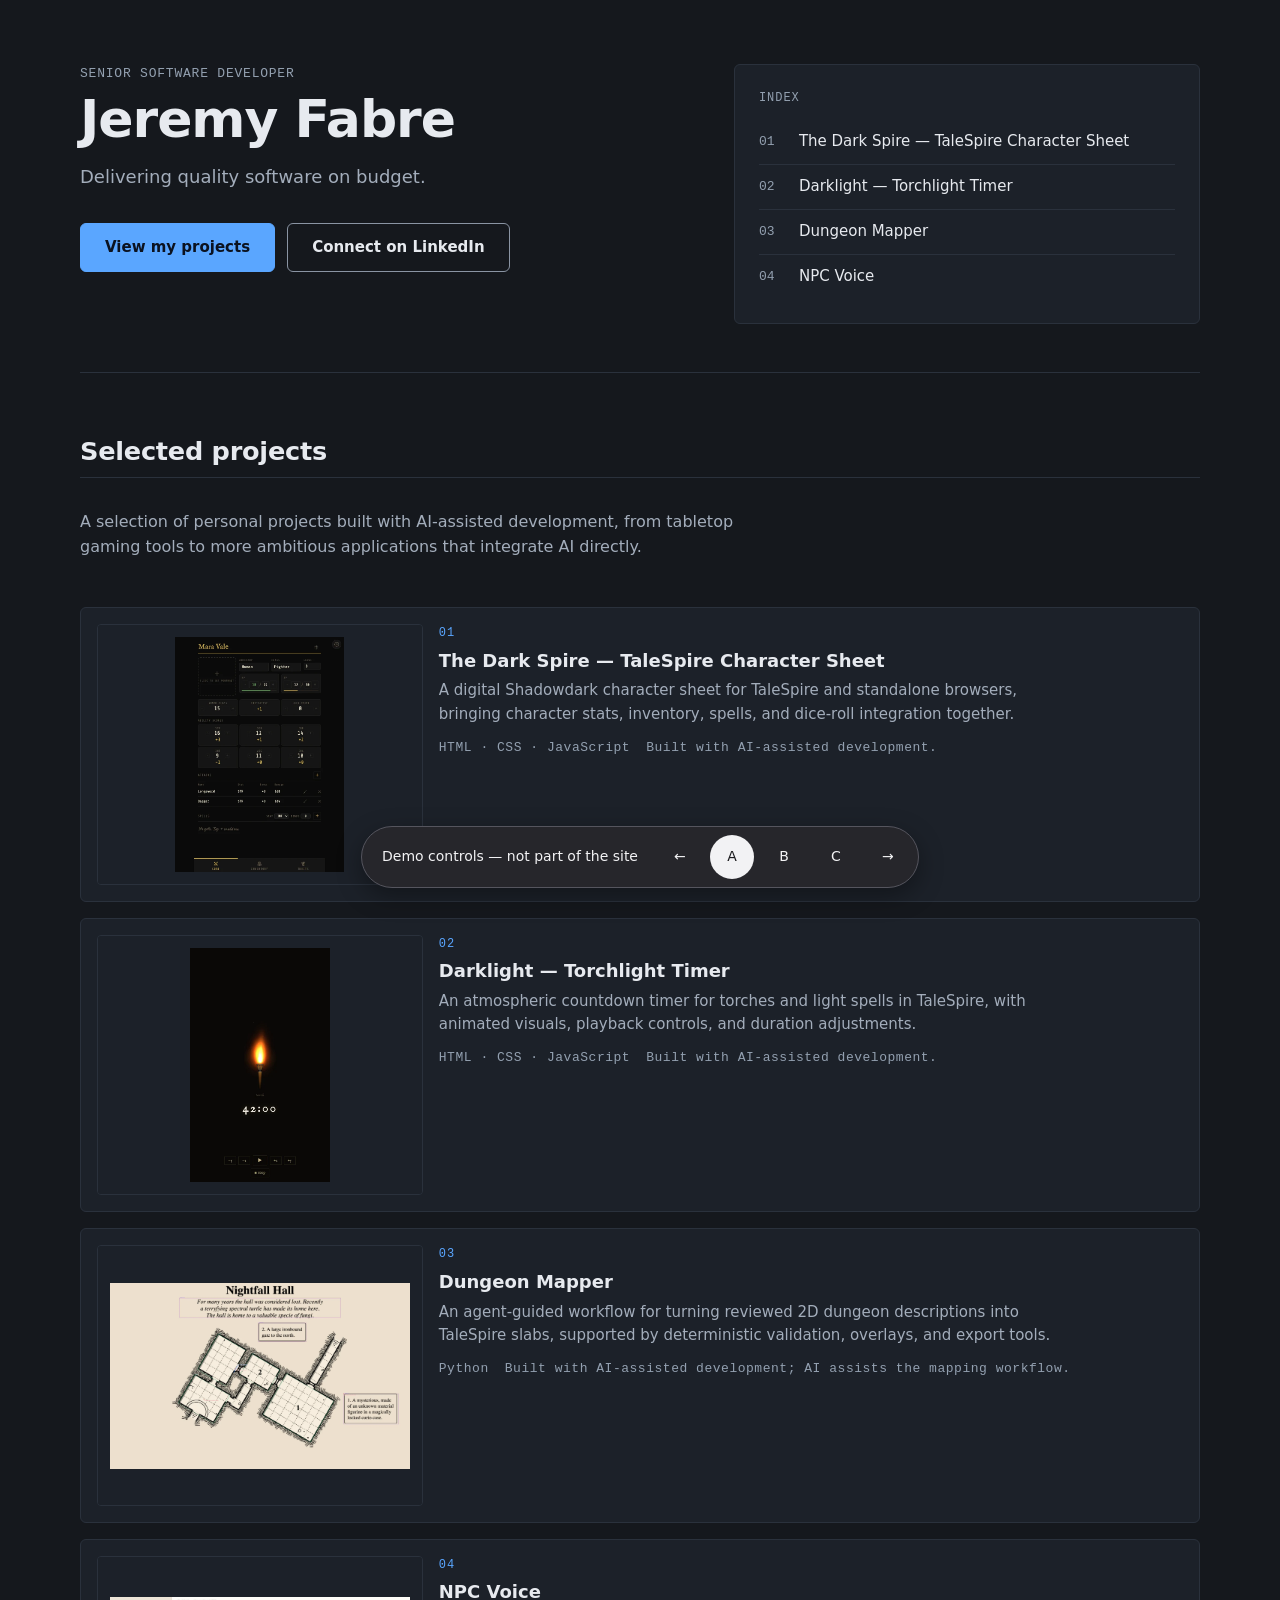
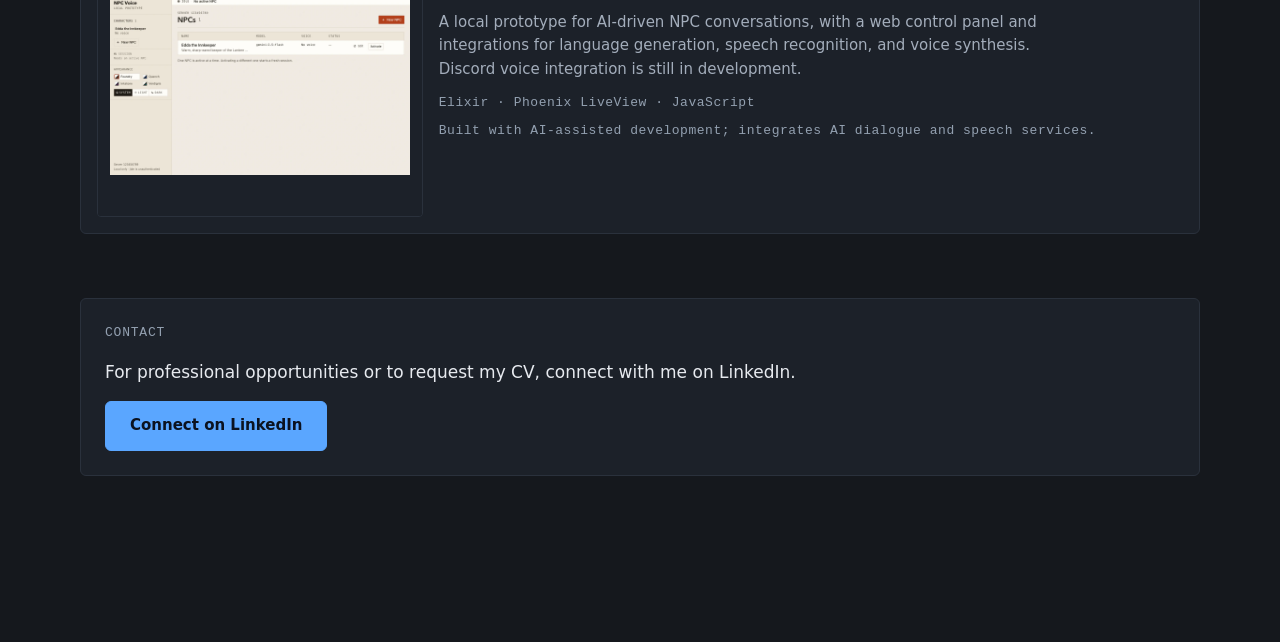
==== demo/index.html @ d6aee858 "feat(demo): add accessible design comparison" ====
<!doctype html>
<html lang="en">
<head>
  <meta charset="utf-8">
  <meta name="viewport" content="width=device-width, initial-scale=1">
  <meta name="robots" content="noindex, nofollow">
  <meta name="color-scheme" content="dark light">
  <title>Jeremy Fabre — portfolio design comparison (local demo)</title>
  <link rel="stylesheet" href="styles/base.css">
  <link rel="stylesheet" href="styles/a.css">
  <link rel="stylesheet" href="styles/b.css">
  <link rel="stylesheet" href="styles/c.css">
  <style>
    /* Integration-only rules: the fixed demo switcher and the space it reserves.
       Visual identity stays in styles/{a,b,c}.css; the pill itself is styled by
       .demo-controls in styles/base.css §6. Not part of any site. */
    :root { --switcher-space: 0px; }
    body.has-switcher { --switcher-space: 6rem; } /* CSS fallback; switcher.js sets the measured height inline on body */
    .demo-switcher {
      /* Sticky rather than fixed: it pins to the viewport bottom while scrolling, but at
         the end of the document it settles into the space the canvas reserves for it,
         so full-page captures and the final scroll position never show it over content. */
      position: sticky;
      bottom: 0;
      margin-top: calc(-1 * var(--switcher-space));
      z-index: 10;
      display: flex;
      justify-content: center;
      padding: var(--space-3) var(--space-3) calc(var(--space-3) + env(safe-area-inset-bottom, 0px));
      pointer-events: none;
    }
    .demo-switcher .demo-controls { pointer-events: auto; max-width: 100%; justify-content: center; }
    .demo-switcher .dc-label { white-space: normal; text-align: center; }
    .demo-switcher .dc-row { display: inline-flex; align-items: center; gap: var(--space-2); }
    /* Reserve the pill's height (plus its padding) inside the variant canvas so the
       contact block and footer are never covered; the spacer inherits the canvas background. */
    #site > .v-canvas::after { content: ""; display: block; height: var(--switcher-space); }
    /* Live region stays in the document flow for assistive tech only. */
    .demo-status { position: absolute; width: 1px; height: 1px; overflow: hidden; clip: rect(0 0 0 0); white-space: nowrap; margin: -1px; }
  </style>
</head>
<body data-variant="a">

<!-- Static baseline: variant A markup mirrors demo/variants/a.js and demo/content.js.
     Usable with JavaScript disabled. app.js re-renders A/B/C into #site at runtime. -->
<div id="site" data-variant="a">
  <div class="v-canvas page">
    <header class="hero">
      <div class="identity">
        <p class="eyebrow">Senior Software Developer</p>
        <h1 class="name">Jeremy Fabre</h1>
        <p class="tagline">Delivering quality software on budget.</p>
        <div class="actions">
          <a class="btn btn-primary" href="#projects">View my projects</a>
          <a class="btn btn-secondary" href="https://www.linkedin.com/in/jeremy-fabre-977b1b53/" rel="me noopener">Connect on LinkedIn</a>
        </div>
      </div>
      <nav class="index" aria-labelledby="index-title">
        <p class="index-title" id="index-title">Index</p>
        <ol>
          <li><a href="#project-shadowdark-sheet"><span class="n" aria-hidden="true">01</span><span class="index-label">The Dark Spire — TaleSpire Character Sheet</span></a></li>
          <li><a href="#project-torchlight-timer"><span class="n" aria-hidden="true">02</span><span class="index-label">Darklight — Torchlight Timer</span></a></li>
          <li><a href="#project-dungeon-mapper"><span class="n" aria-hidden="true">03</span><span class="index-label">Dungeon Mapper</span></a></li>
          <li><a href="#project-npc-voice"><span class="n" aria-hidden="true">04</span><span class="index-label">NPC Voice</span></a></li>
        </ol>
      </nav>
    </header>
    <main class="page-main">
      <section class="projects" id="projects" aria-labelledby="projects-heading">
        <h2 class="section-heading" id="projects-heading">Selected projects</h2>
        <p class="section-intro">A selection of personal projects built with AI-assisted development, from tabletop gaming tools to more ambitious applications that integrate AI directly.</p>
        <ol class="project-list">
          <li>
            <article class="project" id="project-shadowdark-sheet" data-project="shadowdark-sheet" data-title="The Dark Spire — TaleSpire Character Sheet" data-description="A digital Shadowdark character sheet for TaleSpire and standalone browsers, bringing character stats, inventory, spells, and dice-roll integration together." data-ai-note="Built with AI-assisted development.">
              <a class="frame frame-link" href="assets/projects/shadowdark-sheet.webp" aria-label="Open full-size image: The Dark Spire — TaleSpire Character Sheet">
                <img class="frame-img" src="assets/projects/shadowdark-sheet.webp" alt="The Dark Spire — TaleSpire Character Sheet — screenshot of the project" decoding="async">
              </a>
              <div class="project-body">
                <p class="project-n" aria-hidden="true">01</p>
                <h3 class="title">The Dark Spire — TaleSpire Character Sheet</h3>
                <p class="summary">A digital Shadowdark character sheet for TaleSpire and standalone browsers, bringing character stats, inventory, spells, and dice-roll integration together.</p>
                <p class="meta"><span class="meta-stack">HTML · CSS · JavaScript</span><span class="meta-ai">Built with AI-assisted development.</span></p>
              </div>
            </article>
          </li>
          <li>
            <article class="project" id="project-torchlight-timer" data-project="torchlight-timer" data-title="Darklight — Torchlight Timer" data-description="An atmospheric countdown timer for torches and light spells in TaleSpire, with animated visuals, playback controls, and duration adjustments." data-ai-note="Built with AI-assisted development.">
              <a class="frame frame-link" href="assets/projects/torchlight-timer.webp" aria-label="Open full-size image: Darklight — Torchlight Timer">
                <img class="frame-img" src="assets/projects/torchlight-timer.webp" alt="Darklight — Torchlight Timer — screenshot of the project" decoding="async">
              </a>
              <div class="project-body">
                <p class="project-n" aria-hidden="true">02</p>
                <h3 class="title">Darklight — Torchlight Timer</h3>
                <p class="summary">An atmospheric countdown timer for torches and light spells in TaleSpire, with animated visuals, playback controls, and duration adjustments.</p>
                <p class="meta"><span class="meta-stack">HTML · CSS · JavaScript</span><span class="meta-ai">Built with AI-assisted development.</span></p>
              </div>
            </article>
          </li>
          <li>
            <article class="project" id="project-dungeon-mapper" data-project="dungeon-mapper" data-title="Dungeon Mapper" data-description="An agent-guided workflow for turning reviewed 2D dungeon descriptions into TaleSpire slabs, supported by deterministic validation, overlays, and export tools." data-ai-note="Built with AI-assisted development; AI assists the mapping workflow.">
              <a class="frame frame-link" href="assets/projects/dungeon-mapper.webp" aria-label="Open full-size image: Dungeon Mapper">
                <img class="frame-img" src="assets/projects/dungeon-mapper.webp" alt="Dungeon Mapper — screenshot of the project" decoding="async">
              </a>
              <div class="project-body">
                <p class="project-n" aria-hidden="true">03</p>
                <h3 class="title">Dungeon Mapper</h3>
                <p class="summary">An agent-guided workflow for turning reviewed 2D dungeon descriptions into TaleSpire slabs, supported by deterministic validation, overlays, and export tools.</p>
                <p class="meta"><span class="meta-stack">Python</span><span class="meta-ai">Built with AI-assisted development; AI assists the mapping workflow.</span></p>
              </div>
            </article>
          </li>
          <li>
            <article class="project" id="project-npc-voice" data-project="npc-voice" data-title="NPC Voice" data-description="A local prototype for AI-driven NPC conversations, with a web control panel and integrations for language generation, speech recognition, and voice synthesis. Discord voice integration is still in development." data-ai-note="Built with AI-assisted development; integrates AI dialogue and speech services.">
              <a class="frame frame-link" href="assets/projects/npc-voice.webp" aria-label="Open full-size image: NPC Voice">
                <img class="frame-img" src="assets/projects/npc-voice.webp" alt="NPC Voice — screenshot of the project" decoding="async">
              </a>
              <div class="project-body">
                <p class="project-n" aria-hidden="true">04</p>
                <h3 class="title">NPC Voice</h3>
                <p class="summary">A local prototype for AI-driven NPC conversations, with a web control panel and integrations for language generation, speech recognition, and voice synthesis. Discord voice integration is still in development.</p>
                <p class="meta"><span class="meta-stack">Elixir · Phoenix LiveView · JavaScript</span><span class="meta-ai">Built with AI-assisted development; integrates AI dialogue and speech services.</span></p>
              </div>
            </article>
          </li>
        </ol>
      </section>
      <section class="contact" aria-labelledby="contact-title">
        <p class="eyebrow" id="contact-title">Contact</p>
        <p class="contact-text">For professional opportunities or to request my CV, connect with me on LinkedIn.</p>
        <a class="btn btn-primary" href="https://www.linkedin.com/in/jeremy-fabre-977b1b53/" rel="me noopener">Connect on LinkedIn</a>
      </section>
    </main>
  </div>
</div>

<!-- Demo chrome (outside the site root). The switcher is built by switcher.js so a
     no-JS visitor never sees dead controls. The live region announces the active variant. -->
<p class="demo-status" id="demo-status" role="status" aria-live="polite" aria-atomic="true"></p>

<script type="module" src="app.js"></script>
</body>
</html>
---- demo/styles/base.css ----
/* demo/styles/base.css — shared foundations for all variants + showcase chrome.
   Carries NO visual identity. Variant files (a.css, b.css, c.css) own colour, type, and layout
   and are scoped under [data-variant="a|b|c"]. Only two hooks are variant-settable here:
   --focus-ring-color and --frame-* (frame colours). */

/* ---------- 1. Reset ---------- */
*, *::before, *::after { box-sizing: border-box; }
html { font-size: 100%; -webkit-text-size-adjust: 100%; text-size-adjust: 100%; }
body { margin: 0; line-height: 1.55; -webkit-font-smoothing: antialiased; }
h1, h2, h3, h4, p, figure { margin: 0; }
ol, ul { margin: 0; padding: 0; list-style: none; }
img, svg { display: block; max-width: 100%; }
button { font: inherit; color: inherit; }
a { color: inherit; }

/* ---------- 2. Tokens shared by every variant ---------- */
:root {
  --space-1: 0.25rem;
  --space-2: 0.5rem;
  --space-3: 0.75rem;
  --space-4: 1rem;
  --space-5: 1.5rem;
  --space-6: 2rem;
  --space-8: 3rem;
  --space-10: 4rem;
  --space-12: 6rem;

  --target-min: 2.75rem;               /* 44px preferred target */
  --focus-ring-color: #ffbf00;         /* fallback only; every variant overrides */
  --focus-ring-width: 3px;
  --focus-ring-offset: 3px;

  --dur: 180ms;
  --ease: cubic-bezier(.2, .7, .2, 1);
  --measure: 65ch;

  --frame-fill: #888;
  --frame-line: #aaa;
  --frame-text: #111;
  --frame-ratio: 16 / 10;
}

/* ---------- 3. Accessibility contract ---------- */
:focus { outline: none; }               /* replaced by :focus-visible below, never removed */
:focus-visible,
.is-focus {                             /* .is-focus = showcase-only forced state mirroring :focus-visible */
  outline: var(--focus-ring-width) solid var(--focus-ring-color);
  outline-offset: var(--focus-ring-offset);
}

.btn {
  display: inline-flex;
  align-items: center;
  justify-content: center;
  gap: var(--space-2);
  min-height: var(--target-min);
  min-width: var(--target-min);
  padding: var(--space-3) var(--space-5);
  border: 1px solid transparent;
  text-decoration: none;
  cursor: pointer;
  user-select: none;
  transition: color var(--dur) var(--ease), background-color var(--dur) var(--ease),
              border-color var(--dur) var(--ease), filter var(--dur) var(--ease),
              transform var(--dur) var(--ease);
}
.btn:active { transform: translateY(1px); }

.text-link { padding-block: var(--space-1); text-underline-offset: 0.18em; }

.title { overflow-wrap: anywhere; hyphens: manual; }
p { max-width: var(--measure); }

.visually-hidden {
  position: absolute !important; width: 1px; height: 1px; padding: 0; margin: -1px;
  overflow: hidden; clip: rect(0 0 0 0); white-space: nowrap; border: 0;
}

/* ---------- 4. Image frame geometry (colours are variant hooks) ---------- */
.frame {
  position: relative;
  display: grid;
  place-items: center;
  width: 100%;
  aspect-ratio: var(--frame-ratio);
  overflow: hidden;
  background-color: var(--frame-fill);
  background-image: repeating-linear-gradient(135deg, transparent 0 14px, var(--frame-line) 14px 15px);
  border: 1px solid var(--frame-line);
  color: var(--frame-text);
}
.frame-label {
  padding: var(--space-2) var(--space-3);
  background: var(--frame-fill);
  font-size: 0.8125rem;
  letter-spacing: 0.02em;
  text-align: center;
}

/* ---------- 5. Motion policy ---------- */
@media (prefers-reduced-motion: reduce) {
  *, *::before, *::after {
    animation-duration: 0.01ms !important;
    animation-iteration-count: 1 !important;
    transition-duration: 0.01ms !important;
    scroll-behavior: auto !important;
  }
  .btn:active { transform: none; }
}

/* ---------- 6. Demo switcher — NOT part of any site ---------- */
.demo-controls {
  --dc-bg: #26262b;
  --dc-text: #f2f2f4;
  --dc-line: #55555e;
  --dc-active-bg: #f2f2f4;
  --dc-active-text: #1c1c1e;
  --focus-ring-color: #ffd24a;
  display: inline-flex;
  flex-wrap: wrap;
  align-items: center;
  gap: var(--space-2);
  padding: var(--space-2);
  border: 1px solid var(--dc-line);
  border-radius: 999px;
  background: var(--dc-bg);
  color: var(--dc-text);
  font: 500 0.875rem/1.2 system-ui, -apple-system, "Segoe UI", Helvetica, Arial, sans-serif;
  box-shadow: 0 8px 24px rgba(0, 0, 0, .35);
}
.demo-controls .dc-label { padding-inline: var(--space-3); white-space: nowrap; }
.demo-controls .dc-btn {
  display: inline-grid;
  place-items: center;
  min-width: var(--target-min);
  min-height: var(--target-min);
  padding: 0 var(--space-3);
  border: 1px solid transparent;
  border-radius: 999px;
  background: transparent;
  color: inherit;
  cursor: pointer;
  text-decoration: none;
  transition: background-color var(--dur) var(--ease), border-color var(--dur) var(--ease);
}
.demo-controls .dc-btn:hover,
.demo-controls .dc-btn.is-hover { border-color: var(--dc-text); }
.demo-controls .dc-btn[aria-current="true"] { background: var(--dc-active-bg); color: var(--dc-active-text); }

/* ---------- 7. Showcase chrome (.spec-*) — comparison scaffolding only ---------- */
.spec {
  --spec-bg: #ececed;
  --spec-ink: #1c1c1e;
  --spec-muted: #56565c;
  --spec-line: #c9c9cd;
  --spec-label-text: #f5f5f7;
  --focus-ring-color: #0a5bd8;
  background: var(--spec-bg);
  color: var(--spec-ink);
  font-family: system-ui, -apple-system, "Segoe UI", Helvetica, Arial, sans-serif;
}
.spec-header { padding: var(--space-6) var(--space-4); border-bottom: 1px solid var(--spec-line); }
.spec-header h1 { font-size: 1.375rem; font-weight: 600; }
.spec-header p { color: var(--spec-muted); font-size: 0.9375rem; margin-top: var(--space-2); }
.spec-nav { margin-top: var(--space-4); }
.spec-banner {
  display: inline-block; margin-top: var(--space-3); padding: var(--space-1) var(--space-3);
  border: 1px solid var(--spec-ink); font-size: 0.8125rem; letter-spacing: 0.04em; text-transform: uppercase;
}
.spec-label {
  position: sticky; top: 0; z-index: 5;
  padding: var(--space-3) var(--space-4);
  background: var(--spec-ink); color: var(--spec-label-text);
  font-size: 0.8125rem; letter-spacing: 0.08em; text-transform: uppercase;
}
/* Blocks sit on the variant canvas, so their labels inherit the variant's text colour
   (contrast is then the variant's body-text ratio). Rules are decorative. */
.spec-block { padding: var(--space-4); border-top: 1px dashed currentColor; container-type: inline-size; }
.spec-block-title {
  font-size: 0.75rem; letter-spacing: 0.08em; text-transform: uppercase;
  color: inherit; margin-bottom: var(--space-3);
}
.spec-states {
  display: grid;
  grid-template-columns: repeat(auto-fit, minmax(min(100%, 17rem), 1fr));
  gap: var(--space-4);
}
.spec-state { display: grid; gap: var(--space-3); align-content: start; min-width: 0; container-type: inline-size; }
.spec-state-title {
  font-size: 0.75rem; letter-spacing: 0.06em; text-transform: uppercase;
  color: inherit; padding-bottom: var(--space-1); border-bottom: 1px solid currentColor;
}
.spec-note { font-size: 0.8125rem; color: inherit; }
.spec-footer { padding: var(--space-6) var(--space-4); color: var(--spec-muted); font-size: 0.875rem; }
---- demo/styles/a.css ----
/* demo/styles/a.css — Variant A: Dark technical.
   Every rule is scoped to [data-variant="a"]. Nothing here may target another variant. */

[data-variant="a"] {
  --a-bg: #15181d;
  --a-surface: #1c2129;
  --a-line: #2a313c;
  --a-text: #e7eaef;
  --a-muted: #a3adbb;
  --a-meta: #93a0b0;
  --a-accent: #5aa6ff;
  --a-accent-text: #0b1220;
  --a-link: #7ab8ff;
  --a-border-strong: #8a94a3;
  --a-focus: #9dcbff;
  --a-radius: 6px;

  --a-font-sans: system-ui, -apple-system, "Segoe UI", Helvetica, Arial, sans-serif;
  --a-font-mono: ui-monospace, "SF Mono", Menlo, Consolas, "Liberation Mono", monospace;

  --focus-ring-color: var(--a-focus);
  --frame-fill: var(--a-surface);
  --frame-line: var(--a-line);
  --frame-text: var(--a-muted);
  --frame-ratio: 16 / 10;
}

[data-variant="a"] .v-canvas {
  background: var(--a-bg);
  color: var(--a-text);
  font-family: var(--a-font-sans);
}

/* ----- Hero: split identity / index ----- */
[data-variant="a"] .hero {
  display: grid;
  gap: var(--space-6);
  max-width: 70rem;
  margin-inline: auto;
  padding-block: var(--space-8);
}
@media (min-width: 48em) {
  [data-variant="a"] .hero {
    grid-template-columns: minmax(0, 1.3fr) minmax(0, 1fr);
    align-items: start;
    gap: var(--space-8);
  }
}
[data-variant="a"] .eyebrow {
  font-family: var(--a-font-mono);
  font-size: 0.8125rem;
  letter-spacing: 0.06em;
  text-transform: uppercase;
  color: var(--a-meta);
}
[data-variant="a"] .name {
  margin-top: var(--space-2);
  font-size: clamp(2rem, 1.4rem + 2.6vw, 3.25rem);
  font-weight: 650;
  letter-spacing: -0.02em;
  line-height: 1.05;
}
[data-variant="a"] .tagline {
  margin-top: var(--space-4);
  font-size: 1.125rem;
  color: var(--a-muted);
  max-width: 34rem;
}
[data-variant="a"] .actions {
  display: flex;
  flex-wrap: wrap;
  gap: var(--space-3);
  margin-top: var(--space-6);
}

[data-variant="a"] .index {
  padding: var(--space-5);
  border: 1px solid var(--a-line);
  border-radius: var(--a-radius);
  background: var(--a-surface);
}
[data-variant="a"] .index-title {
  font-family: var(--a-font-mono);
  font-size: 0.75rem;
  letter-spacing: 0.08em;
  text-transform: uppercase;
  color: var(--a-meta);
  margin-bottom: var(--space-3);
}
[data-variant="a"] .index li + li { border-top: 1px solid var(--a-line); }
[data-variant="a"] .index a {
  display: grid;
  grid-template-columns: 2.5rem minmax(0, 1fr);
  align-items: center;
  min-height: var(--target-min);
  padding-block: var(--space-2);
  text-decoration: none;
  color: var(--a-text);
}
[data-variant="a"] .index a .n {
  font-family: var(--a-font-mono);
  font-size: 0.8125rem;
  color: var(--a-meta);
  transition: color var(--dur) var(--ease);
}
[data-variant="a"] .index a:hover,
[data-variant="a"] .index a.is-hover { text-decoration: underline; text-underline-offset: 0.2em; }
[data-variant="a"] .index a:hover .n,
[data-variant="a"] .index a.is-hover .n { color: var(--a-accent); }

/* ----- Buttons ----- */
[data-variant="a"] .btn { border-radius: var(--a-radius); font-weight: 600; font-size: 0.9375rem; }
[data-variant="a"] .btn-primary { background: var(--a-accent); color: var(--a-accent-text); border-color: var(--a-accent); }
[data-variant="a"] .btn-primary:hover,
[data-variant="a"] .btn-primary.is-hover { filter: brightness(1.08); }
[data-variant="a"] .btn-secondary { background: transparent; color: var(--a-text); border-color: var(--a-border-strong); }
[data-variant="a"] .btn-secondary:hover,
[data-variant="a"] .btn-secondary.is-hover { border-color: var(--a-text); }

/* ----- Section heading + project rows ----- */
[data-variant="a"] .section-heading {
  font-size: clamp(1.25rem, 1.05rem + 0.9vw, 1.6rem);
  font-weight: 600;
  letter-spacing: -0.01em;
  line-height: 1.1;
  padding-bottom: var(--space-3);
  border-bottom: 1px solid var(--a-line);
}
[data-variant="a"] .projects { max-width: 70rem; margin-inline: auto; display: grid; gap: var(--space-4); }

[data-variant="a"] .project {
  display: grid;
  gap: var(--space-4);
  padding: var(--space-4);
  border: 1px solid var(--a-line);
  border-radius: var(--a-radius);
  background: var(--a-surface);
  transition: border-color var(--dur) var(--ease);
}
@container (min-width: 36em) {
  [data-variant="a"] .project { grid-template-columns: minmax(10rem, 30%) minmax(0, 1fr); align-items: start; }
}
[data-variant="a"] .project:hover,
[data-variant="a"] .project.is-hover { border-color: var(--a-accent); }
[data-variant="a"] .project .title { font-size: 1.125rem; font-weight: 600; line-height: 1.15; }
[data-variant="a"] .project .summary { margin-top: var(--space-2); color: var(--a-muted); font-size: 0.9375rem; }
[data-variant="a"] .project .meta {
  display: flex;
  flex-wrap: wrap;
  gap: var(--space-2) var(--space-4);
  margin-top: var(--space-3);
  font-family: var(--a-font-mono);
  font-size: 0.8125rem;
  letter-spacing: 0.04em;
  color: var(--a-meta);
}
[data-variant="a"] .project .text-link { color: var(--a-link); }
[data-variant="a"] .project .text-link:hover,
[data-variant="a"] .project .text-link.is-hover { text-decoration-thickness: 2px; }

/* ===== Full-page layout (demo/variants/a.js). Only .page and its descendants;
   the showcase never uses .page, so specimen blocks are unaffected. ===== */
[data-variant="a"] .page {
  --frame-ratio: 5 / 4;
  min-height: 100vh;
  min-height: 100dvh;
  padding-inline: clamp(var(--space-4), 4vw, var(--space-8));
  padding-bottom: var(--space-10);
}
[data-variant="a"] .page .hero {
  padding-block: var(--space-8) var(--space-6);
  border-bottom: 1px solid var(--a-line);
}
[data-variant="a"] .page .identity { min-width: 0; }
[data-variant="a"] .page .index-label { min-width: 0; overflow-wrap: anywhere; font-size: 0.9375rem; line-height: 1.3; }
[data-variant="a"] .page .index a { padding-right: var(--space-2); }

[data-variant="a"] .page-main {
  max-width: 70rem;
  margin-inline: auto;
  display: grid;
  gap: var(--space-8);
  padding-top: var(--space-8);
}
@media (min-width: 48em) {
  [data-variant="a"] .page .hero { padding-block: var(--space-10) var(--space-8); }
  [data-variant="a"] .page-main { gap: var(--space-10); padding-top: var(--space-10); }
}

[data-variant="a"] .page .projects { max-width: none; }
[data-variant="a"] .section-intro {
  color: var(--a-muted);
  margin-top: var(--space-4);
  max-width: min(var(--measure), 100%);
}
[data-variant="a"] .project-list {
  container-type: inline-size;
  display: grid;
  gap: var(--space-4);
  margin-top: var(--space-6);
}
[data-variant="a"] .project-list > li { min-width: 0; }
[data-variant="a"] .project-list .project { scroll-margin-top: var(--space-6); }

/* Image frame becomes a link to the full-size local asset. Real captures mix portrait
   and landscape, so the page frame uses 5/4 (showcase specimens keep 16/10); images are
   letterboxed on the surface colour, never cropped. */
[data-variant="a"] .frame-link {
  border-radius: calc(var(--a-radius) - 2px);
  transition: border-color var(--dur) var(--ease);
}
[data-variant="a"] .frame-link:hover,
[data-variant="a"] .frame-link.is-hover { border-color: var(--a-accent); }
[data-variant="a"] .frame-img {
  position: absolute;
  inset: 0;
  width: 100%;
  height: 100%;
  object-fit: contain;
  object-position: center;
  background: var(--a-surface);
  /* alt text (image missing) inherits the frame's muted colour and stays centred */
  font-size: 0.875rem;
  line-height: 1.4;
  text-align: center;
  padding: var(--space-3);
}
[data-variant="a"] .project-body { min-width: 0; }
[data-variant="a"] .project-n {
  font-family: var(--a-font-mono);
  font-size: 0.75rem;
  letter-spacing: 0.08em;
  color: var(--a-accent);
  margin-bottom: var(--space-2);
}
[data-variant="a"] .page .project .meta { max-width: none; }

[data-variant="a"] .contact {
  padding: var(--space-5);
  border: 1px solid var(--a-line);
  border-radius: var(--a-radius);
  background: var(--a-surface);
  display: grid;
  gap: var(--space-4);
  justify-items: start;
}
[data-variant="a"] .contact-text { color: var(--a-text); font-size: 1.0625rem; }
---- demo/styles/b.css ----
/* demo/styles/b.css — Variant B: Light editorial.
   Every rule is scoped to [data-variant="b"]. Nothing here may target another variant. */

[data-variant="b"] {
  --b-bg: #f6f0e6;
  --b-paper: #fbf7f0;
  --b-ink: #1b1a1f;
  --b-muted: #5e5a54;
  --b-ordinal: #8b857c;
  --b-rule: #cfc6b8;
  --b-accent: #1d4ed8;
  --b-on-ink: #f6f0e6;
  --b-radius: 0;

  --b-font-serif: ui-serif, "New York", "Iowan Old Style", Charter, Georgia, "Times New Roman", serif;
  --b-font-sans: system-ui, -apple-system, "Segoe UI", Helvetica, Arial, sans-serif;

  --focus-ring-color: var(--b-accent);
  --frame-fill: var(--b-paper);
  --frame-line: var(--b-rule);
  --frame-text: var(--b-muted);
  --frame-ratio: 4 / 3;
}

[data-variant="b"] .v-canvas {
  background: var(--b-bg);
  color: var(--b-ink);
  font-family: var(--b-font-sans);
  font-size: 1.0625rem;
  line-height: 1.6;
}

/* Asymmetric editorial margin */
[data-variant="b"] .page {
  max-width: 75rem;
  margin-inline: auto;
  padding-left: clamp(1rem, 8vw, 7rem);
  padding-right: clamp(1rem, 4vw, 3rem);
}

/* ----- Opener: oversized stacked headline ----- */
[data-variant="b"] .opener { padding-block: var(--space-10) var(--space-8); }
[data-variant="b"] .name {
  font-family: var(--b-font-serif);
  font-size: clamp(2.75rem, 1.6rem + 6vw, 6rem);
  font-weight: 500;
  line-height: 0.98;
  letter-spacing: -0.025em;
}
[data-variant="b"] .role {
  font-family: var(--b-font-serif);
  font-style: italic;
  font-weight: 400;
  font-size: clamp(1.5rem, 1.1rem + 2.4vw, 2.75rem);
  line-height: 1.1;
  margin-top: var(--space-2);
}
[data-variant="b"] .deck {
  margin-top: var(--space-5);
  max-width: 34rem;
  color: var(--b-muted);
  font-size: 1.125rem;
}
[data-variant="b"] .actions {
  display: flex;
  flex-wrap: wrap;
  gap: var(--space-3);
  margin-top: var(--space-6);
}

/* ----- Buttons ----- */
[data-variant="b"] .btn {
  border-radius: var(--b-radius);
  font-weight: 500;
  font-size: 0.9375rem;
  letter-spacing: 0.02em;
}
[data-variant="b"] .btn-primary { background: var(--b-ink); color: var(--b-on-ink); border-color: var(--b-ink); }
[data-variant="b"] .btn-primary:hover,
[data-variant="b"] .btn-primary.is-hover { background: var(--b-accent); border-color: var(--b-accent); }
[data-variant="b"] .btn-secondary { background: transparent; color: var(--b-ink); border-color: var(--b-ink); }
[data-variant="b"] .btn-secondary:hover,
[data-variant="b"] .btn-secondary.is-hover { background: color-mix(in srgb, var(--b-ink) 8%, transparent); }

/* ----- Section heading ----- */
[data-variant="b"] .section-heading {
  font-family: var(--b-font-serif);
  font-weight: 500;
  font-size: clamp(1.5rem, 1.2rem + 1.5vw, 2.25rem);
  letter-spacing: -0.01em;
  line-height: 1.1;
  padding-bottom: var(--space-3);
  border-bottom: 2px solid var(--b-ink);
}

/* ----- Numbered magazine rows, alternating on desktop ----- */
[data-variant="b"] .rows { display: grid; }
[data-variant="b"] .row {
  display: grid;
  gap: var(--space-4) var(--space-6);
  padding-block: var(--space-6);
  border-bottom: 1px solid var(--b-rule);
}
/* Row tiers are container queries; see "Full demo" below (they also drive the specimen). */
[data-variant="b"] .ordinal {
  font-family: var(--b-font-serif);
  font-size: clamp(2.5rem, 2rem + 3vw, 4.5rem);   /* large text: 3.23:1 is acceptable */
  line-height: 0.9;
  color: var(--b-ordinal);
  transition: color var(--dur) var(--ease);
}
[data-variant="b"] .row:hover .ordinal,
[data-variant="b"] .row.is-hover .ordinal { color: var(--b-accent); }
[data-variant="b"] .row .title {
  font-family: var(--b-font-serif);
  font-weight: 500;
  font-size: 1.5rem;
  line-height: 1.15;
}
[data-variant="b"] .row .summary { margin-top: var(--space-3); color: var(--b-muted); }
[data-variant="b"] .row .meta {
  margin-top: var(--space-3);
  font-size: 0.875rem;
  color: var(--b-muted);
  display: flex;
  flex-wrap: wrap;
  gap: var(--space-2) var(--space-4);
}
[data-variant="b"] .text-link {
  color: var(--b-accent);
  text-decoration: underline;
  text-decoration-thickness: 1px;
  transition: text-decoration-thickness var(--dur) var(--ease);
}
[data-variant="b"] .text-link:hover,
[data-variant="b"] .text-link.is-hover { text-decoration-thickness: 2px; }

/* ===== Full demo (demo/variants/b.js) — extends the specimen above ===== */

/* Opener closes on a double hairline: the magazine masthead rule */
[data-variant="b"] .opener {
  border-bottom: 1px solid var(--b-rule);
  position: relative;
}
[data-variant="b"] .opener::after {
  content: "";
  position: absolute;
  left: 0;
  right: 0;
  bottom: -4px;
  border-bottom: 1px solid var(--b-rule);
}

/* Section rhythm: airy on small screens, taller on desktop */
[data-variant="b"] .projects { padding-block: var(--space-8) var(--space-6); }
[data-variant="b"] .contact { padding-block: var(--space-10) var(--space-12); }
@media (min-width: 48em) {
  [data-variant="b"] .opener { padding-block: var(--space-12) var(--space-10); }
  [data-variant="b"] .projects { padding-block: var(--space-10) var(--space-8); }
  [data-variant="b"] .contact { padding-block: var(--space-12); }
}

/* Section head: heading and intro sit as two columns on wide screens */
[data-variant="b"] .section-head {
  display: grid;
  gap: var(--space-4) var(--space-6);
  margin-bottom: var(--space-4);
}
[data-variant="b"] .section-head .section-heading { margin: 0; }
[data-variant="b"] .intro { color: var(--b-muted); max-width: 40rem; }
@media (min-width: 48em) {
  [data-variant="b"] .section-head {
    grid-template-columns: minmax(0, 5fr) minmax(0, 7fr);
    align-items: end;
  }
  [data-variant="b"] .section-head .section-heading { grid-column: 1 / -1; }
  [data-variant="b"] .intro { grid-column: 2; }
}

/* Rows are the container that the row grid queries */
[data-variant="b"] .rows {
  container-type: inline-size;
  border-top: 1px solid var(--b-rule);
}
[data-variant="b"] .row { min-width: 0; }
[data-variant="b"] .row > * { min-width: 0; }
/* Tablet tier: ordinal sits above the text, image takes the other column */
@container (min-width: 38em) {
  [data-variant="b"] .row {
    grid-template-columns: minmax(0, 1fr) minmax(0, 1fr);
    column-gap: var(--space-6);
    padding-block: var(--space-8);
    align-items: start;
  }
  [data-variant="b"] .row .ordinal { grid-column: 1; }
  [data-variant="b"] .row .row-text { grid-column: 1; }
  [data-variant="b"] .row > .figure,
  [data-variant="b"] .row > .frame { grid-column: 2; grid-row: 1 / span 2; }
  [data-variant="b"] .row.is-alt .ordinal,
  [data-variant="b"] .row.is-alt .row-text { grid-column: 2; }
  [data-variant="b"] .row.is-alt > .figure,
  [data-variant="b"] .row.is-alt > .frame { grid-column: 1; }
}
/* Desktop tier: the ordinal earns its own column and grows with its glyphs
   so long titles never collide with the number */
@container (min-width: 52em) {
  [data-variant="b"] .row {
    grid-template-columns: minmax(4rem, max-content) minmax(0, 1fr) minmax(0, 1fr);
    column-gap: var(--space-8);
  }
  [data-variant="b"] .row .ordinal { grid-column: 1; grid-row: 1; }
  [data-variant="b"] .row .row-text { grid-column: 2; grid-row: 1; }
  [data-variant="b"] .row > .figure,
  [data-variant="b"] .row > .frame { grid-column: 3; grid-row: 1; }
  [data-variant="b"] .row.is-alt .ordinal { grid-column: 1; }
  [data-variant="b"] .row.is-alt .row-text { grid-column: 3; }
  [data-variant="b"] .row.is-alt > .figure,
  [data-variant="b"] .row.is-alt > .frame { grid-column: 2; }
}
[data-variant="b"] .ordinal { padding-right: var(--space-4); }
[data-variant="b"] .row-text .title { margin-top: 0; }
[data-variant="b"] .row .meta { display: grid; gap: var(--space-1); }
[data-variant="b"] .row .meta .stack {
  color: var(--b-ink);
  font-size: 0.8125rem;
  letter-spacing: 0.08em;
  text-transform: uppercase;
}

/* Image figure: whole image visible on paper, caption link beneath */
[data-variant="b"] .figure { display: grid; gap: var(--space-2); }
[data-variant="b"] .frame-link {
  display: block;
  color: inherit;
  text-decoration: none;
  transition: filter var(--dur) var(--ease);
}
[data-variant="b"] .frame-link:hover,
[data-variant="b"] .frame-link.is-hover { filter: brightness(0.96); }
[data-variant="b"] .frame.has-image img {
  /* absolute so the frame's aspect-ratio height is definite for the image */
  position: absolute;
  inset: 0;
  width: 100%;
  height: 100%;
  object-fit: contain;
  background: var(--b-paper);
}
[data-variant="b"] .frame-caption {
  font-size: 0.875rem;
  color: var(--b-muted);
  display: flex;
  justify-content: flex-end;
}

/* Contact: a serif closing line, then the single ink action */
[data-variant="b"] .contact {
  border-top: 2px solid var(--b-ink);
  display: grid;
  gap: var(--space-6);
  justify-items: start;
}
[data-variant="b"] .contact-text {
  font-family: var(--b-font-serif);
  font-size: clamp(1.375rem, 1.1rem + 1.4vw, 2rem);
  line-height: 1.25;
  letter-spacing: -0.01em;
  max-width: 28em;
}
---- demo/styles/c.css ----
/* demo/styles/c.css — Variant C: Dark immersive.
   Every rule is scoped to [data-variant="c"]. Nothing here may target another variant. */

[data-variant="c"] {
  --c-bg: #0d0b09;
  --c-surface: #17130f;
  --c-line: #2b241d;
  --c-text: #efe6d8;
  --c-muted: #b3a897;
  --c-amber: #e2a457;
  --c-copper: #d9895a;
  --c-on-amber: #1a120a;
  --c-border-strong: #8f7f6a;
  --c-focus: #f1c489;
  --c-glow: rgba(226, 164, 87, .16);
  --c-scrim: #0d0b09;
  --c-scrim-mid: rgba(13, 11, 9, .92);
  --c-radius: 14px;

  --c-font-sans: system-ui, -apple-system, "Segoe UI", Helvetica, Arial, sans-serif;

  --focus-ring-color: var(--c-focus);
  --frame-fill: var(--c-surface);
  --frame-line: var(--c-line);
  --frame-text: var(--c-muted);
  --frame-ratio: 16 / 9;
  --measure: 60ch;
}

[data-variant="c"] .v-canvas {
  background: var(--c-bg);
  color: var(--c-text);
  font-family: var(--c-font-sans);
  font-size: 1.0625rem;
  line-height: 1.65;
  overflow-x: clip;
}

/* ----- Centred introduction with warm glow (decorative, static) ----- */
[data-variant="c"] .intro {
  position: relative;
  isolation: isolate;
  max-width: 40rem;
  margin-inline: auto;
  padding-block: var(--space-10) var(--space-8);
  text-align: center;
}
[data-variant="c"] .intro::before {
  content: "";
  position: absolute;
  inset: -20% 0 auto;
  height: 120%;
  z-index: -1;
  background: radial-gradient(70% 60% at 50% 30%, var(--c-glow), transparent 70%);
  pointer-events: none;
}
[data-variant="c"] .role {
  font-size: 0.875rem;
  letter-spacing: 0.18em;
  text-transform: uppercase;
  color: var(--c-amber);
}
[data-variant="c"] .name {
  margin-top: var(--space-3);
  font-size: clamp(2.5rem, 1.5rem + 4.5vw, 4.5rem);
  font-weight: 300;
  letter-spacing: 0.01em;
  line-height: 1.05;
}
[data-variant="c"] .tagline {
  margin-top: var(--space-4);
  margin-inline: auto;
  color: var(--c-muted);
  font-size: 1.125rem;
  max-width: 30rem;
}
[data-variant="c"] .actions {
  display: flex;
  flex-wrap: wrap;
  justify-content: center;
  gap: var(--space-3);
  margin-top: var(--space-6);
}

/* ----- Buttons: pill ----- */
[data-variant="c"] .btn { border-radius: 999px; font-weight: 500; font-size: 0.9375rem; padding-inline: var(--space-6); }
[data-variant="c"] .btn-primary { background: var(--c-amber); color: var(--c-on-amber); border-color: var(--c-amber); }
[data-variant="c"] .btn-primary:hover,
[data-variant="c"] .btn-primary.is-hover { filter: brightness(1.06); }
[data-variant="c"] .btn-secondary { background: transparent; color: var(--c-text); border-color: var(--c-border-strong); }
[data-variant="c"] .btn-secondary:hover,
[data-variant="c"] .btn-secondary.is-hover { border-color: var(--c-amber); }

/* ----- Section heading: centred, quiet ----- */
[data-variant="c"] .section-heading {
  text-align: center;
  font-weight: 300;
  font-size: clamp(1.5rem, 1.2rem + 1.4vw, 2rem);
  letter-spacing: 0.02em;
  line-height: 1.1;
}
[data-variant="c"] .section-heading::after {
  content: "";
  display: block;
  width: 3rem;
  height: 1px;
  margin: var(--space-4) auto 0;
  background: var(--c-amber);
}

/* ----- Image-led chapter ----- */
[data-variant="c"] .chapters { max-width: 75rem; margin-inline: auto; display: grid; gap: var(--space-8); }
[data-variant="c"] .chapter { display: grid; gap: 0; }
[data-variant="c"] .chapter .frame {
  border-radius: var(--c-radius);
  border-color: var(--c-line);
}
[data-variant="c"] .chapter-head {
  display: grid;
  border-radius: var(--c-radius);
  overflow: hidden;
}
[data-variant="c"] .chapter-head > * { grid-area: 1 / 1; min-width: 0; align-self: stretch; }
[data-variant="c"] .chapter-head .frame { --frame-ratio: 16 / 9; }
@container (min-width: 48em) {
  [data-variant="c"] .chapter-head .frame { --frame-ratio: 21 / 9; }
}
[data-variant="c"] .chapter-head .frame-label { align-self: start; margin-top: var(--space-4); }
[data-variant="c"] .scrim {
  align-self: end;
  z-index: 1;
  padding: var(--space-8) var(--space-5) var(--space-5);
  background: linear-gradient(to top, var(--c-scrim) 0%, var(--c-scrim-mid) 45%, transparent 100%);
  opacity: .85;
  transition: opacity var(--dur) var(--ease);
}
[data-variant="c"] .chapter:hover .scrim,
[data-variant="c"] .chapter.is-hover .scrim { opacity: 1; }
[data-variant="c"] .numeral {
  display: block;
  font-size: 0.8125rem;
  letter-spacing: 0.18em;
  text-transform: uppercase;
  color: var(--c-amber);
  margin-bottom: var(--space-2);
}
[data-variant="c"] .chapter .title {
  font-size: clamp(1.375rem, 1.1rem + 1.4vw, 2rem);
  font-weight: 500;
  line-height: 1.15;
  color: var(--c-text);
}
[data-variant="c"] .chapter-body {
  max-width: 44rem;
  margin-inline: auto;
  padding: var(--space-6) var(--space-4) 0;
  text-align: center;
}
[data-variant="c"] .chapter-body .summary { color: var(--c-muted); margin-inline: auto; }
[data-variant="c"] .chapter-body .meta {
  display: flex;
  flex-wrap: wrap;
  justify-content: center;
  gap: var(--space-2) var(--space-4);
  margin-top: var(--space-3);
  font-size: 0.875rem;
  color: var(--c-muted);
}
[data-variant="c"] .text-link { color: var(--c-copper); text-decoration: none; }
[data-variant="c"] .text-link:hover,
[data-variant="c"] .text-link.is-hover { text-decoration: underline; }

/* =====================================================================================
   Full variant page (demo/variants/c.js). Rules below extend the specimen contract above;
   the showcase markup does not use .v-page / .has-image / .projects / .contact, so it is unaffected.
   ===================================================================================== */

/* ----- Page shell: full-bleed near-black, one padded column ----- */
[data-variant="c"] .v-page {
  padding-inline: clamp(var(--space-4), 4vw, var(--space-8));
  padding-bottom: var(--space-10);
}
[data-variant="c"] .v-page .intro { padding-block: var(--space-12) var(--space-10); }
[data-variant="c"] .v-page .name { overflow-wrap: anywhere; }

/* ----- Projects section rhythm ----- */
[data-variant="c"] .projects {
  padding-top: var(--space-8);
  border-top: 1px solid var(--c-line);            /* decorative; heading carries the boundary */
}
[data-variant="c"] .section-intro {
  margin: var(--space-5) auto 0;
  max-width: 40rem;
  text-align: center;
  color: var(--c-muted);
}
[data-variant="c"] .projects .chapters {
  margin-top: var(--space-10);
  gap: var(--space-10);
}

/* ----- Live chapter frame: whole capture, never cropped, on an ambient backdrop ----- */
[data-variant="c"] .chapter-head.has-image {
  grid-template-rows: auto auto;                  /* small screens: image, then title band */
  background: var(--c-surface);
  border: 1px solid var(--c-line);
  border-radius: var(--c-radius);
}
[data-variant="c"] .chapter-head.has-image > * { grid-area: auto; }
[data-variant="c"] .chapter-head.has-image .shot {
  --frame-ratio: 16 / 10;
  position: relative;
  isolation: isolate;
  display: grid;
  aspect-ratio: var(--frame-ratio);
  overflow: hidden;
  background: var(--c-surface);
}
[data-variant="c"] .chapter[data-orientation="portrait"] .chapter-head.has-image .shot { --frame-ratio: 4 / 5; }
[data-variant="c"] .shot-backdrop {
  position: absolute;
  inset: -12%;
  width: 124%;
  height: 124%;
  max-width: none;
  object-fit: cover;
  filter: blur(28px) saturate(.75) brightness(.45);
  z-index: -2;
}
[data-variant="c"] .shot::after {                 /* warm tint so the blur reads as atmosphere */
  content: "";
  position: absolute;
  inset: 0;
  z-index: -1;
  background: linear-gradient(180deg, rgba(226, 164, 87, .08), rgba(13, 11, 9, .35));
  pointer-events: none;
}
[data-variant="c"] .chapter-img {
  position: absolute;
  inset: 0;
  z-index: 1;
  width: 100%;
  height: 100%;
  object-fit: contain;
  padding: var(--space-4);
}
[data-variant="c"] .chapter-head.has-image .scrim {
  align-self: stretch;
  opacity: 1;
  padding: var(--space-4) var(--space-4) var(--space-5);
  background: var(--c-scrim-mid);
  border-top: 1px solid var(--c-line);
}

/* Tablet and up: the title scrim overlays the bottom of a wide 16:9 frame (DESIGN §4);
   the image keeps bottom padding equal to the scrim band so nothing is occluded. */
@media (min-width: 48em) {
  [data-variant="c"] .v-page .intro { padding-block: var(--space-12); }
  [data-variant="c"] .projects { padding-top: var(--space-10); }
  [data-variant="c"] .projects .chapters { margin-top: var(--space-12); gap: var(--space-12); }

  [data-variant="c"] .chapter-head.has-image { grid-template-rows: none; }
  [data-variant="c"] .chapter-head.has-image > * { grid-area: 1 / 1; }
  [data-variant="c"] .chapter-head.has-image .shot,
  [data-variant="c"] .chapter[data-orientation="portrait"] .chapter-head.has-image .shot { --frame-ratio: 3 / 2; }
  [data-variant="c"] .chapter-img { padding: var(--space-5) var(--space-5) calc(var(--space-12) + var(--space-8)); }
  [data-variant="c"] .chapter-head.has-image .scrim {
    align-self: end;
    opacity: .85;
    padding: var(--space-8) var(--space-6) var(--space-6);
    background: linear-gradient(to top, var(--c-scrim) 0%, var(--c-scrim-mid) 45%, transparent 100%);
    border-top: 0;
  }
  [data-variant="c"] .chapter:hover .chapter-head.has-image .scrim,
  [data-variant="c"] .chapter.is-hover .chapter-head.has-image .scrim { opacity: 1; }
}
@media (min-width: 64em) {
  [data-variant="c"] .chapter-head.has-image .shot { --frame-ratio: 16 / 9; }
  [data-variant="c"] .chapter[data-orientation="portrait"] .chapter-head.has-image .shot { --frame-ratio: 3 / 2; }
}

/* ----- Chapter body additions ----- */
[data-variant="c"] .chapter-body .full-image { display: inline-block; margin-top: var(--space-3); font-size: 0.9375rem; }

/* ----- Contact: centred close ----- */
[data-variant="c"] .contact {
  max-width: 40rem;
  margin: var(--space-12) auto 0;
  padding-top: var(--space-8);
  border-top: 1px solid var(--c-line);
  text-align: center;
  display: grid;
  justify-items: center;
  gap: var(--space-5);
}
[data-variant="c"] .contact-text { color: var(--c-text); }

/* ----- Focus on dark imagery: add a dark halo so the ring reads over any pixel ----- */
[data-variant="c"] .chapter :focus-visible { box-shadow: 0 0 0 6px var(--c-bg); }
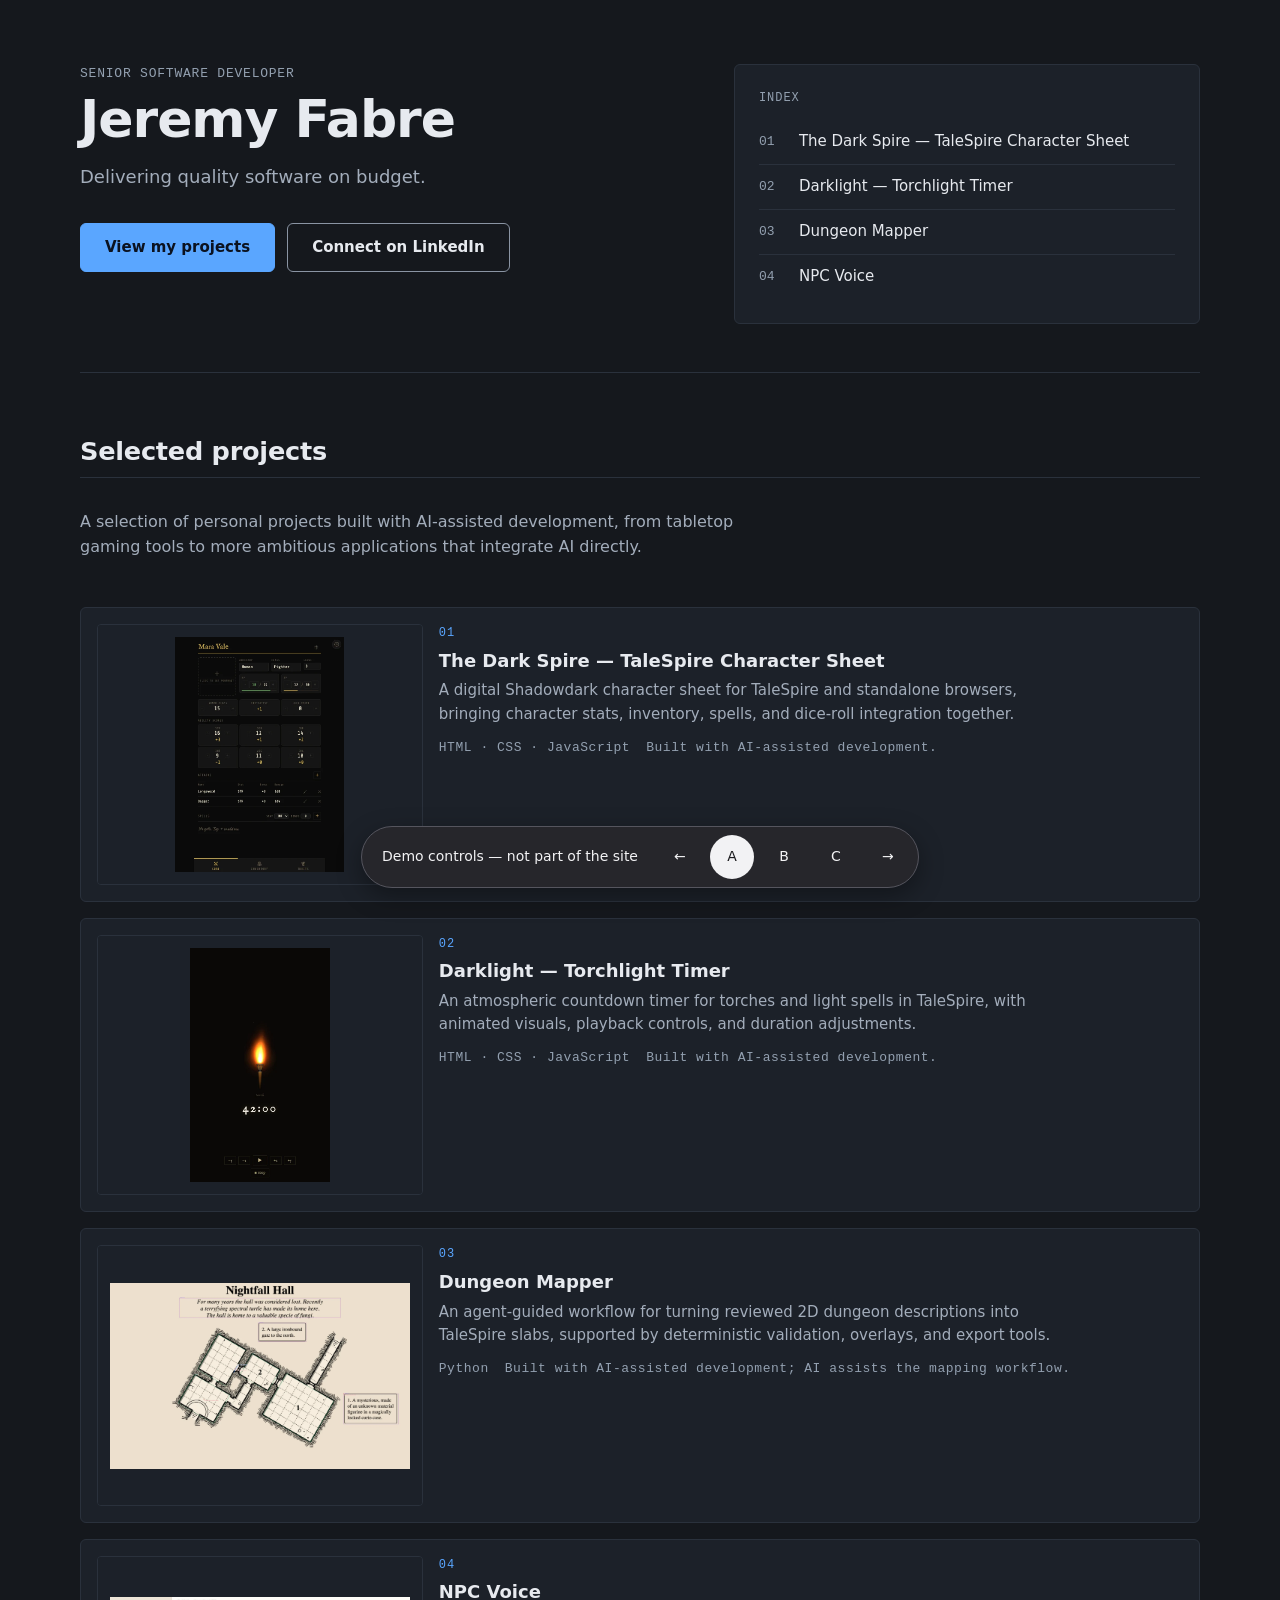
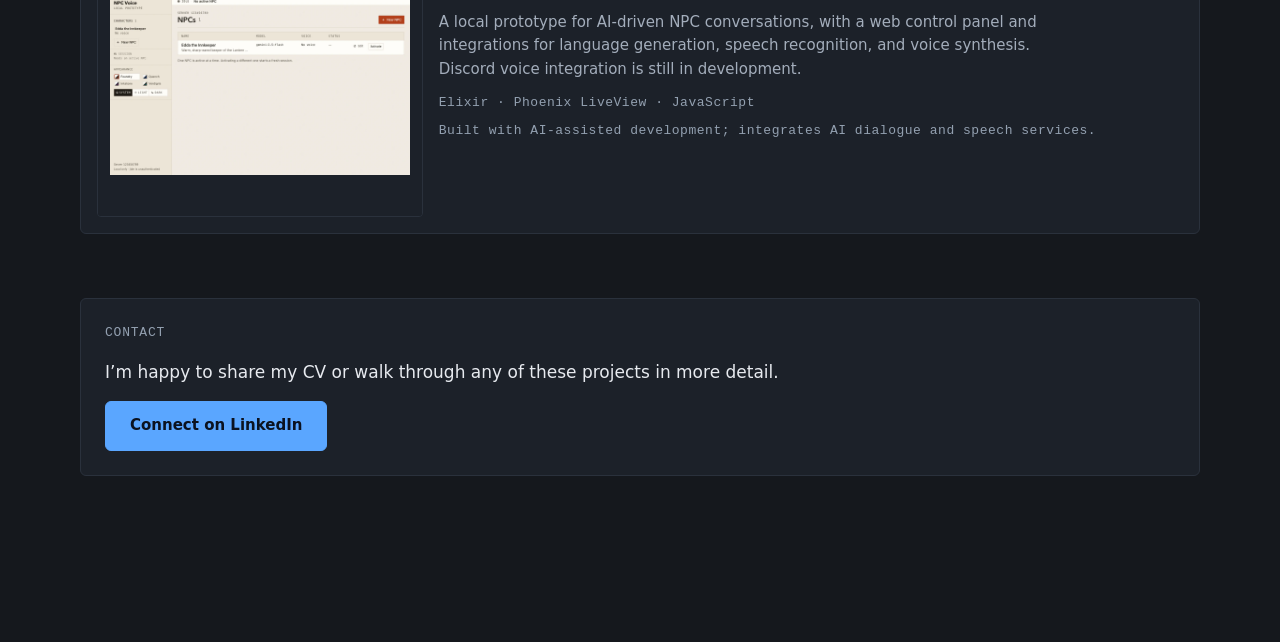
==== commit 9911c41e: "feat(site): footer reads "Let’s talk." with a LinkedIn message link" ====
--- a/demo/index.html
+++ b/demo/index.html
@@ -126,7 +126,7 @@
       </section>
       <section class="contact" aria-labelledby="contact-title">
         <p class="eyebrow" id="contact-title">Contact</p>
-        <p class="contact-text">For professional opportunities or to request my CV, connect with me on LinkedIn.</p>
+        <p class="contact-text">I’m happy to share my CV or walk through any of these projects in more detail.</p>
         <a class="btn btn-primary" href="https://www.linkedin.com/in/jeremy-fabre-977b1b53/" rel="me noopener">Connect on LinkedIn</a>
       </section>
     </main>
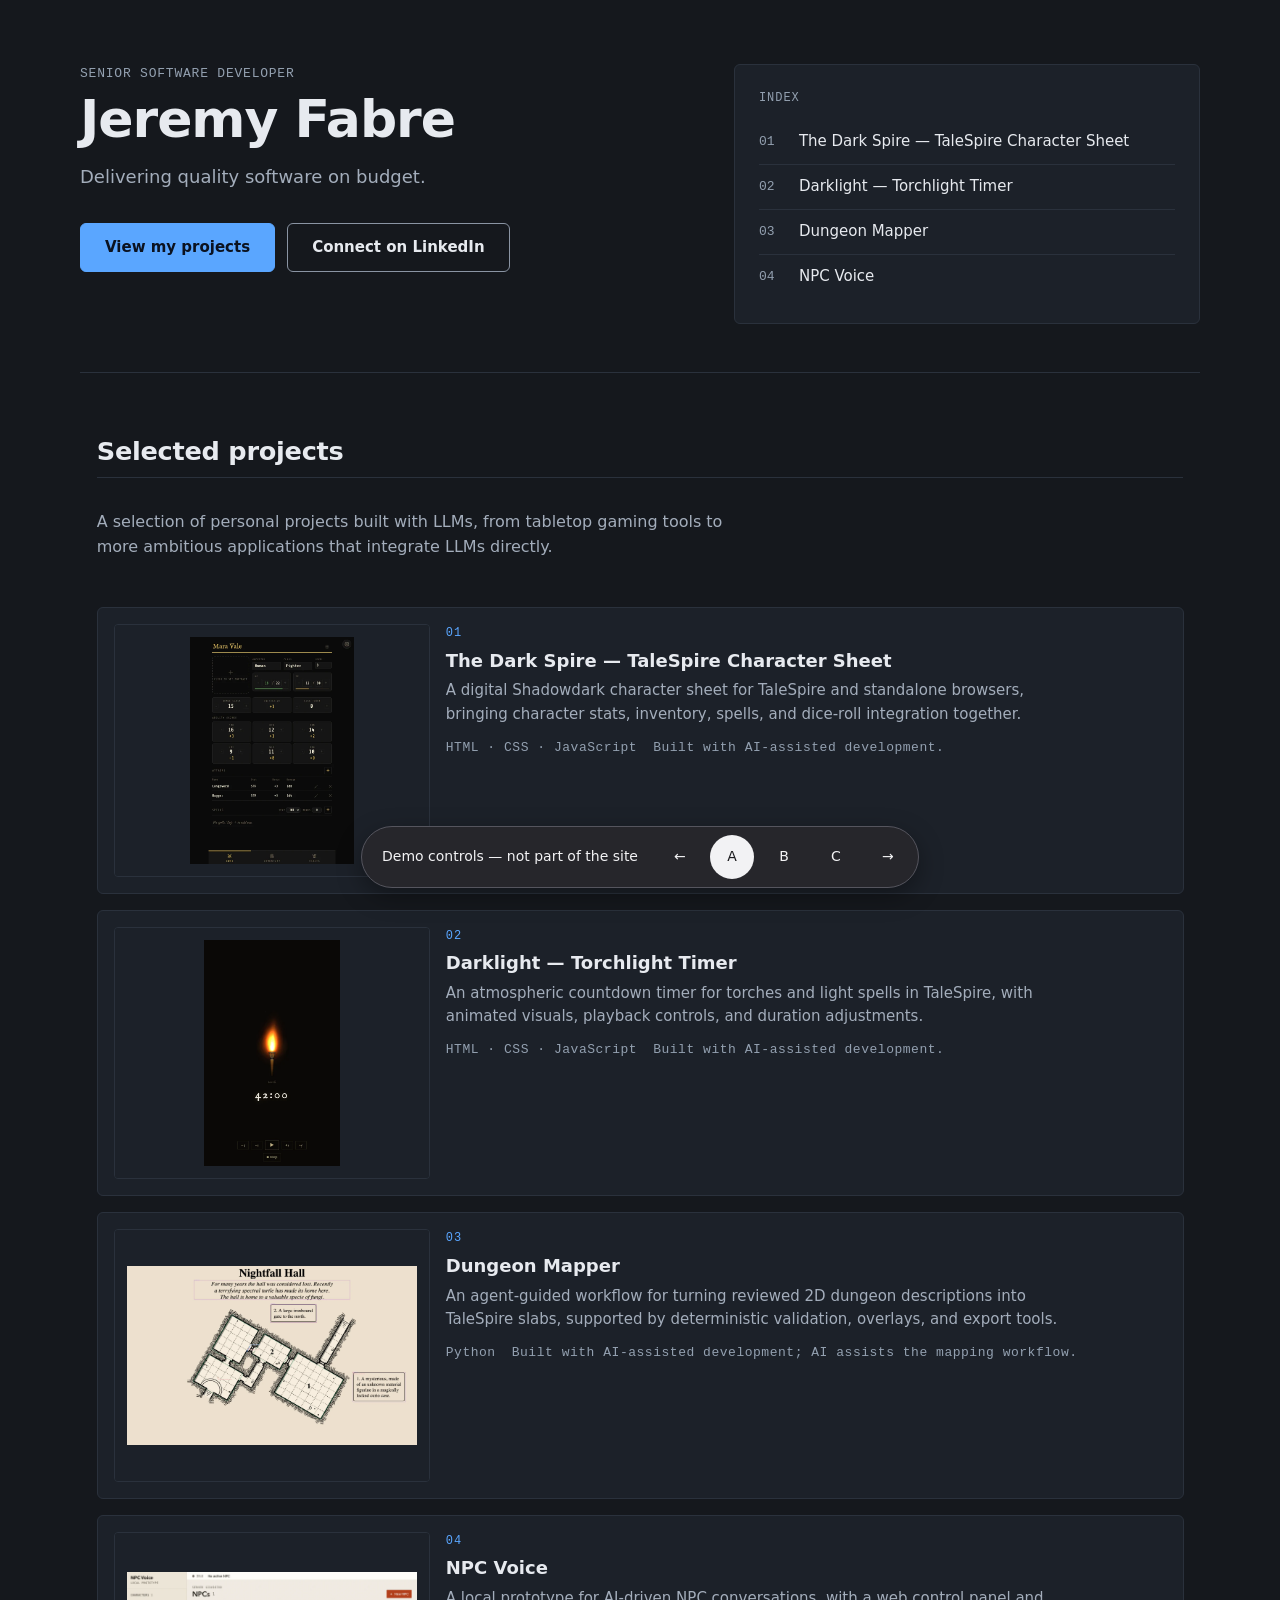
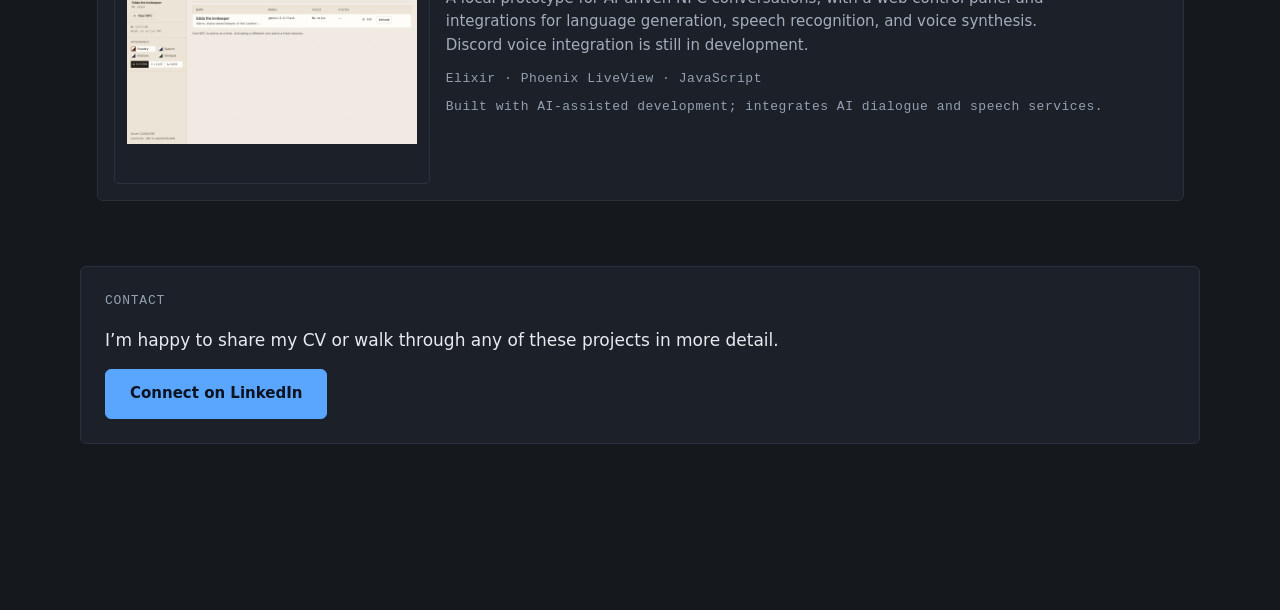
==== commit 10c3def9: "feat(site): deck says the projects are built with LLMs" ====
--- a/demo/index.html
+++ b/demo/index.html
@@ -68,7 +68,7 @@
     <main class="page-main">
       <section class="projects" id="projects" aria-labelledby="projects-heading">
         <h2 class="section-heading" id="projects-heading">Selected projects</h2>
-        <p class="section-intro">A selection of personal projects built with AI-assisted development, from tabletop gaming tools to more ambitious applications that integrate AI directly.</p>
+        <p class="section-intro">A selection of personal projects built with LLMs, from tabletop gaming tools to more ambitious applications that integrate LLMs directly.</p>
         <ol class="project-list">
           <li>
             <article class="project" id="project-shadowdark-sheet" data-project="shadowdark-sheet" data-title="The Dark Spire — TaleSpire Character Sheet" data-description="A digital Shadowdark character sheet for TaleSpire and standalone browsers, bringing character stats, inventory, spells, and dice-roll integration together." data-ai-note="Built with AI-assisted development.">
